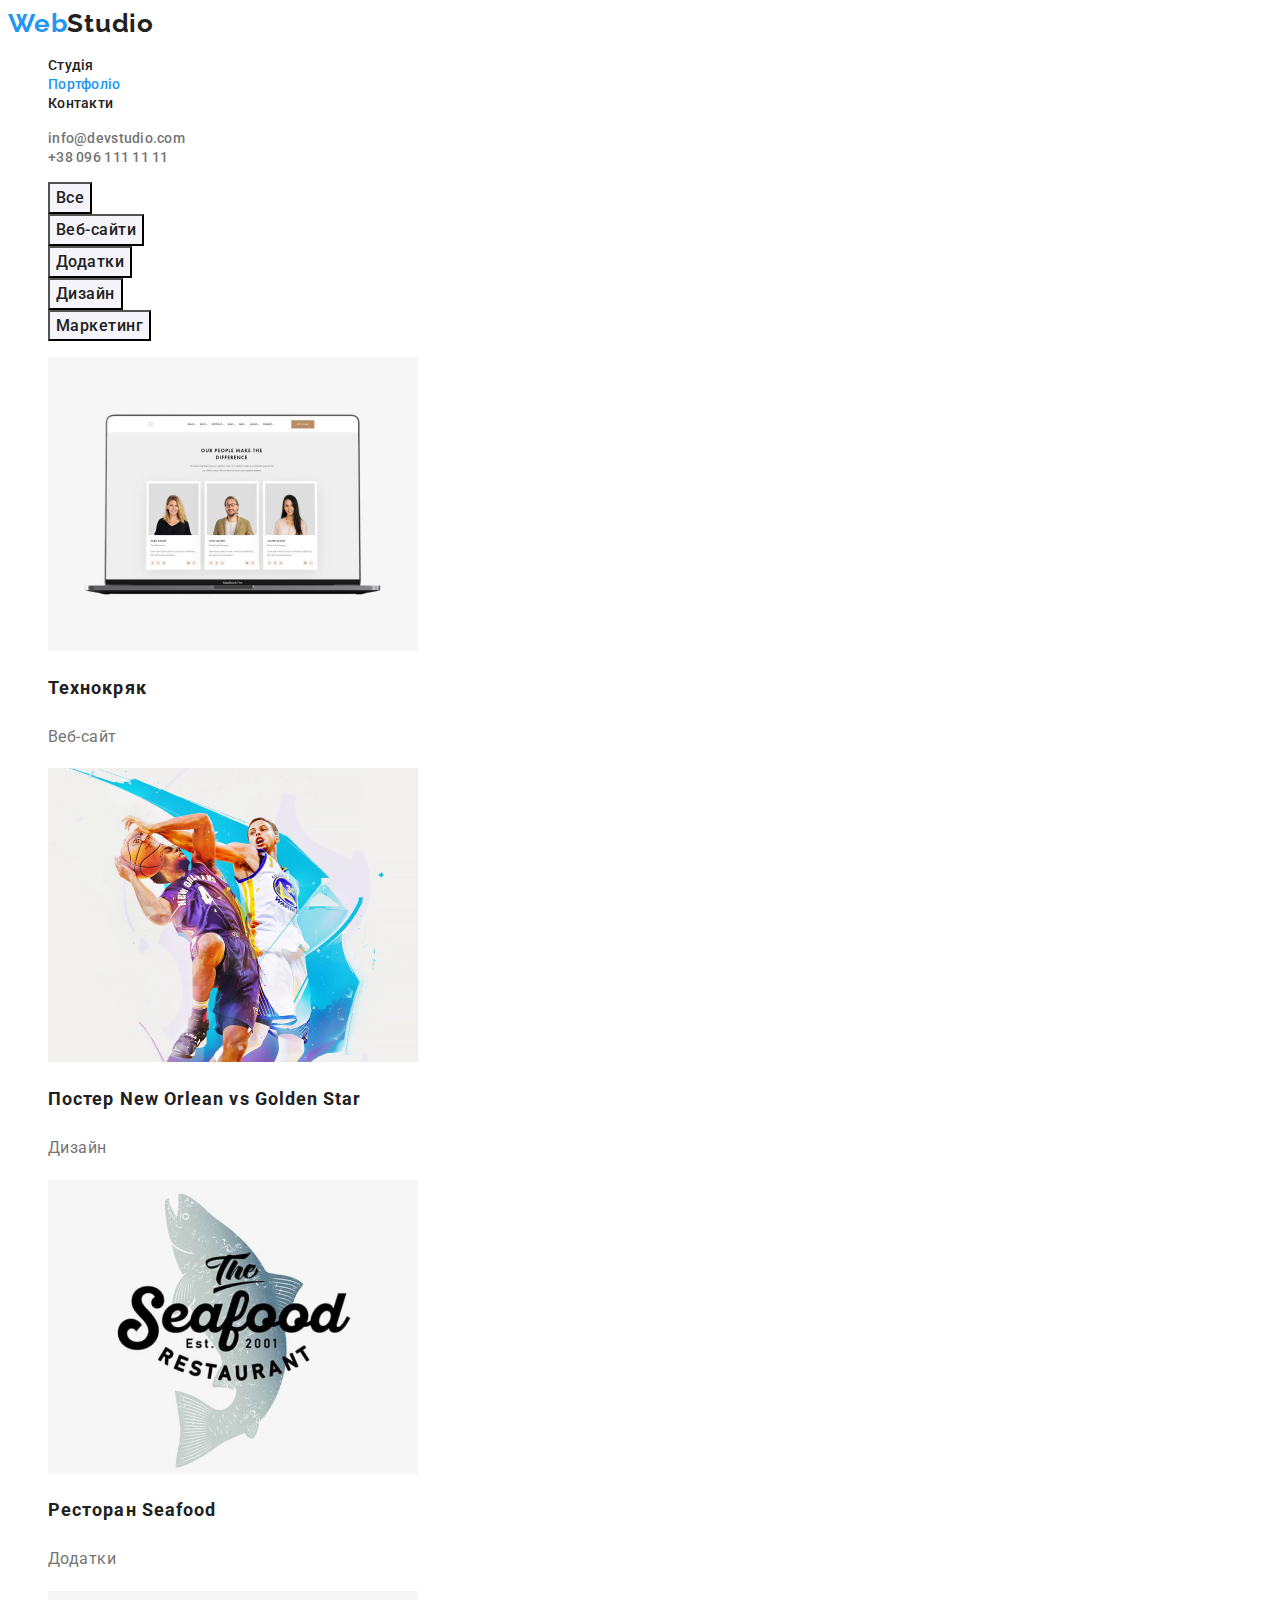
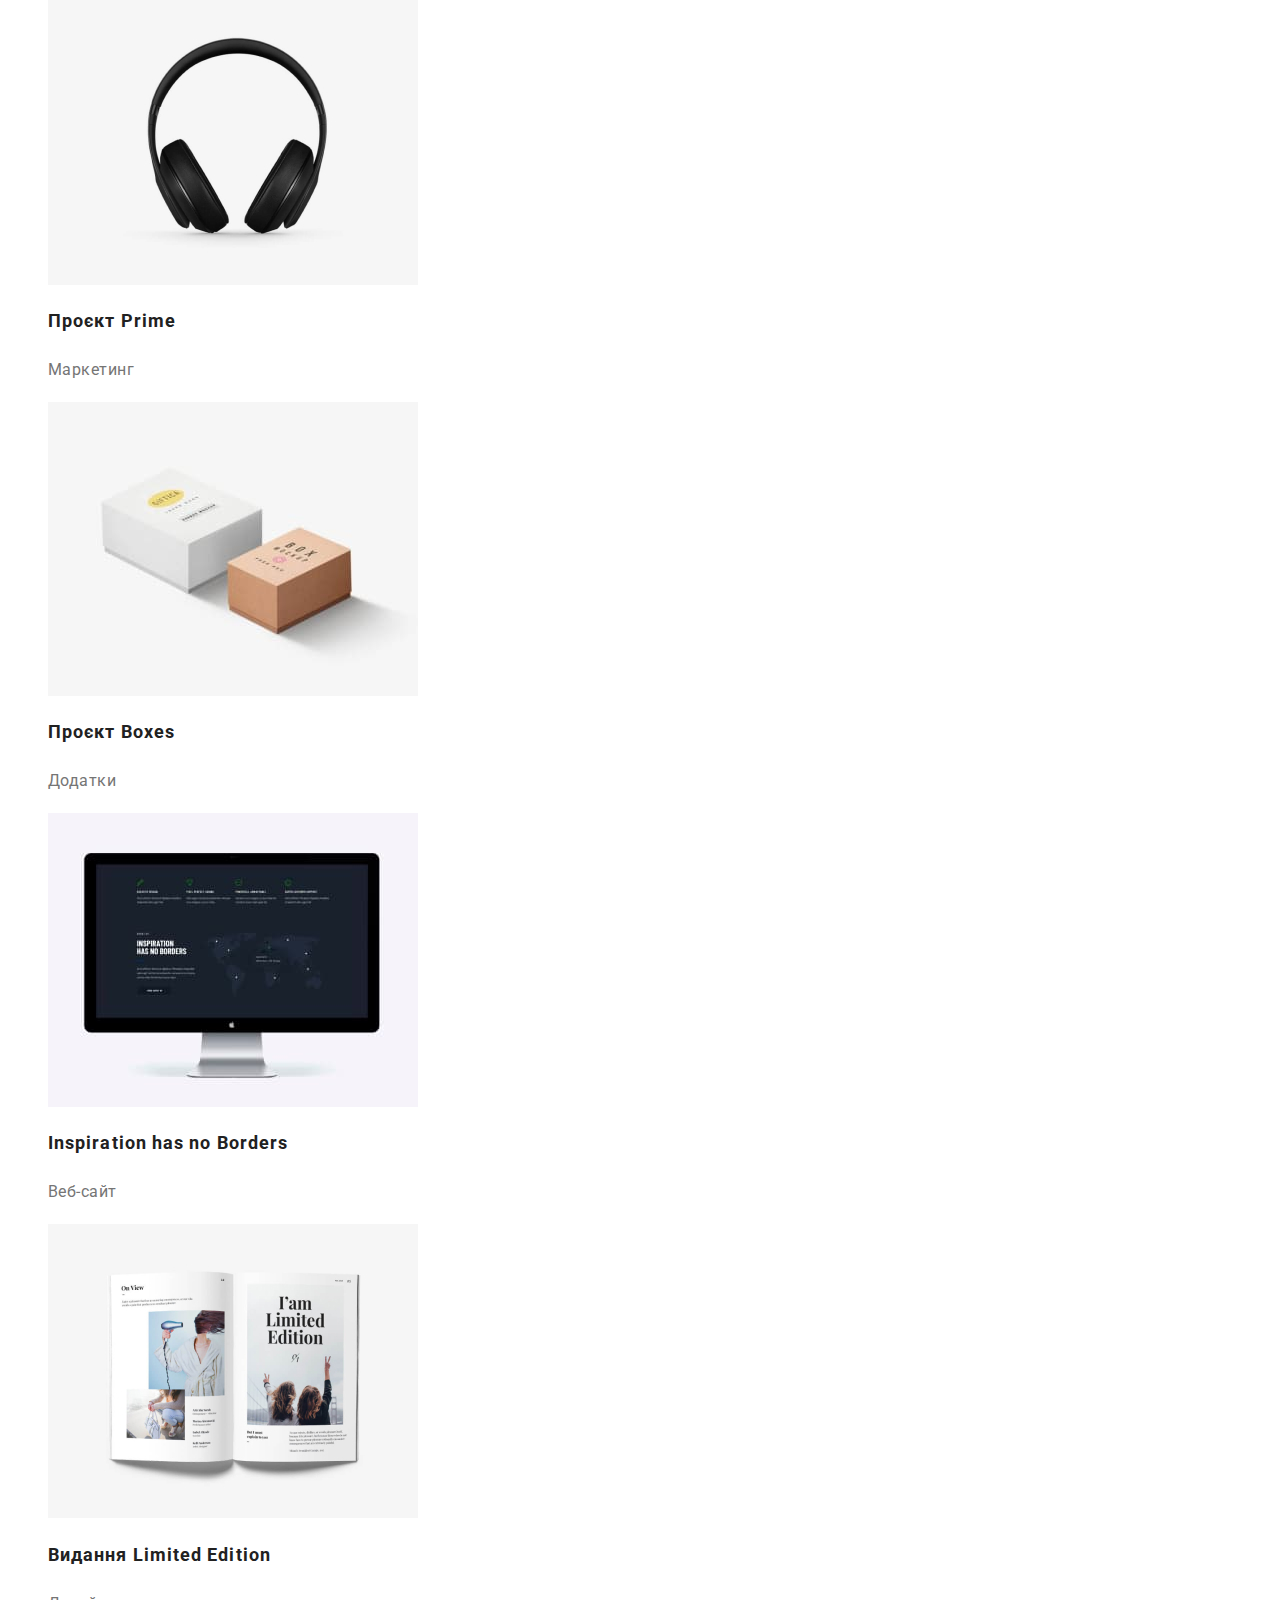
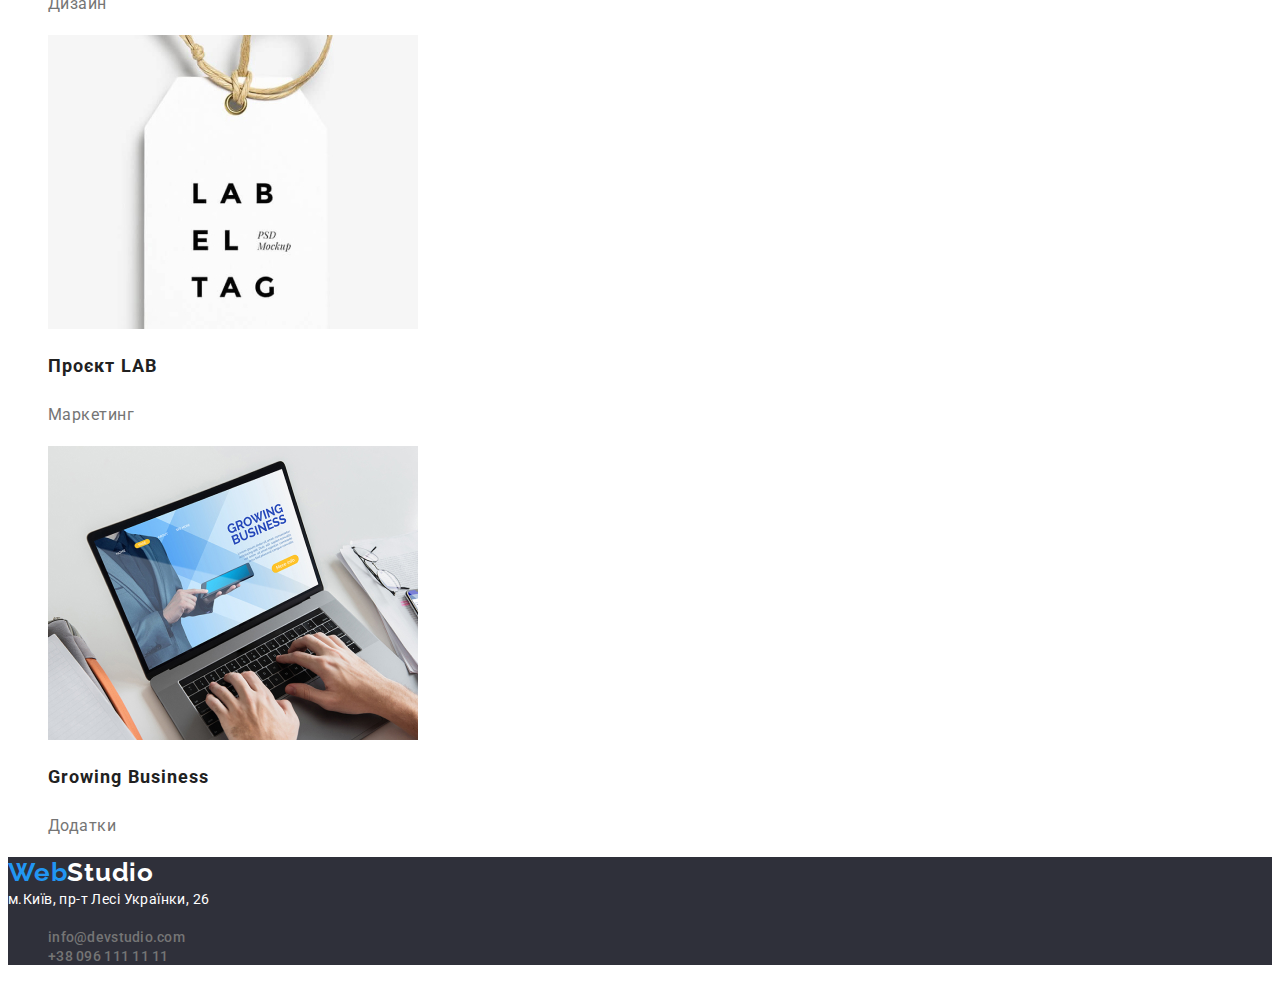
==== portfolio.html @ ae16ba20 "Initial commit" ====
<!DOCTYPE html>
<html lang="uk">
  <head>
    <meta charset="UTF-8" />
    <meta http-equiv="X-UA-Compatible" content="IE=edge" />
    <meta name="viewport" content="width=device-width, initial-scale=1.0" />
    <title>Портфоліо</title>

    <link rel="preconnect" href="https://fonts.googleapis.com" />
    <link rel="preconnect" href="https://fonts.gstatic.com" crossorigin />
    <link
      href="https://fonts.googleapis.com/css2?family=Raleway:wght@700&family=Roboto:wght@400;500;700;900&display=swap"
      rel="stylesheet"
    />
    <link rel="stylesheet" href="./css/styles.css" />
  </head>

  <body>
    <header class="header">
      <nav>
        <a href="./index.html" class="logo"> Web<span class="logo-header">Studio</span> </a>
        <ul class="site-nav">
          <li><a class="link" href="./index.html">Студія</a></li>
          <li><a class="link current" href="./portfolio.html">Портфоліо</a></li>
          <li><a class="link" href="">Контакти</a></li>
        </ul>
      </nav>
      <ul class="auth-link">
        <li><a class="contact" href="mailto:info@devstudio.com">info@devstudio.com</a></li>
        <li><a class="contact" href="tel:+380961111111">+38 096 111 11 11</a></li>
      </ul>
    </header>
    <main>
      <!--Фільтр-->
      <section class="option">
        <ul class="option-title">
          <li><button class="option-btn" type="button">Все</button></li>
          <li><button class="option-btn" type="button">Веб-сайти</button></li>
          <li><button class="option-btn" type="button">Додатки</button></li>
          <li><button class="option-btn" type="button">Дизайн</button></li>
          <li><button class="option-btn" type="button">Маркетинг</button></li>
        </ul>

        <!--Приклади робіт-->
        <ul class="portfolio">
          <li>
            <a class="portfolio-link" href="">
              <img src="./images/pf-techno.jpg" alt="Люди" width="370" />
              <h2 class="portfolio-title">Технокряк</h2>
              <p class="portfolio-text">Веб-сайт</p>
            </a>
          </li>
          <li>
            <a class="portfolio-link" href="">
              <img src="./images/pf-poster.jpg" alt="Баскетбол" width="370" />
              <h2 class="portfolio-title">Постер New Orlean vs Golden Star</h2>
              <p class="portfolio-text">Дизайн</p>
            </a>
          </li>
          <li>
            <a class="portfolio-link" href="">
              <img src="./images/pf-seafood.jpg" alt="Ресторан" width="370" />
              <h2 class="portfolio-title">Ресторан Seafood</h2>
              <p class="portfolio-text">Додатки</p>
            </a>
          </li>
          <li>
            <a class="portfolio-link" href="">
              <img src="./images/pf-prime.jpg" alt="Навушники" width="370" />
              <h2 class="portfolio-title">Проєкт Prime</h2>
              <p class="portfolio-text">Маркетинг</p>
            </a>
          </li>
          <li>
            <a class="portfolio-link" href="">
              <img src="./images/pf-box.jpg" alt="Коробки" width="370" />
              <h2 class="portfolio-title">Проєкт Boxes</h2>
              <p class="portfolio-text">Додатки</p>
            </a>
          </li>
          <li>
            <a class="portfolio-link" href="">
              <img src="./images/pf-inspiration.jpg" alt="Монітор" width="370" />
              <h2 class="portfolio-title">Inspiration has no Borders</h2>
              <p class="portfolio-text">Веб-сайт</p>
            </a>
          </li>
          <li>
            <a class="portfolio-link" href="">
              <img src="./images/pf-le.jpg" alt="Журнал" width="370" />
              <h2 class="portfolio-title">Видання Limited Edition</h2>
              <p class="portfolio-text">Дизайн</p>
            </a>
          </li>
          <li>
            <a class="portfolio-link" href="">
              <img src="./images/pf-lab.jpg" alt="Бірка" width="370" />
              <h2 class="portfolio-title">Проєкт LAB</h2>
              <p class="portfolio-text">Маркетинг</p>
            </a>
          </li>
          <li>
            <a class="portfolio-link" href="">
              <img src="./images/pf-gb.jpg" alt="Бізнес" width="370" />
              <h2 class="portfolio-title">Growing Business</h2>
              <p class="portfolio-text">Додатки</p>
            </a>
          </li>
        </ul>
      </section>
    </main>

    <footer class="footer">
      <a class="logo" href="./index.html"> Web<span class="accent-footer">Studio</span> </a>
      <address class="address">м.Київ, пр-т Лесі Українки, 26</address>
      <ul class="auth-link">
        <li><a class="contact" href="mailto:info@devstudio.com">info@devstudio.com</a></li>
        <li><a class="contact" href="tel:+380961111111">+38 096 111 11 11</a></li>
      </ul>
    </footer>
  </body>
</html>
---- css/styles.css ----
:root {
  --primary-text-color:#757575; /*основний колір*/
  --accent-color:#2196F3; /*колір hover, focus, button*/
  --title-text-color:#212121; /*колір заголовків*/
  --white-color:#FFFFFF;
  --baner-color:#2F303A;
  --button-color:#F5F4FA;
    }
li {
      list-style-type: none;
/*Видалено маркери списку*/
    }
 
    body {
      color: var(--primary-text-color);

      font-family: 'Roboto', sans-serif;
    }
   
    /*Logo*/

    .header {
      background-color: var(--white-color);
    }

    .logo {
      color: var(--accent-color);

      font-family: 'Raleway';
      font-weight: 700;
      font-size: 26px;
      line-height: 1.19;           
      letter-spacing: 0.03em;

      text-decoration: none;
      }
    
    .logo-header {
      color: var(--title-text-color);
    }

    .accent-footer {
      color: var(--white-color);
    }

    /*Header*/
    .site-nav .link {
      color:var(--title-text-color);           
        
      font-weight: 500;
      font-size: 14px;
      line-height: 1.14;
      letter-spacing: 0.02em;

      text-decoration: none;
    }

    .site-nav .link:hover {
      color:var(--accent-color);
    }

    .site-nav .link:focus {
      color: var(--accent-color);
    }

    .site-nav .link.current {
      color: var(--accent-color);
   }

    .auth-link .contact {
      color: var(--primary-text-color);

      font-weight: 500;
      font-size: 14px;
      line-height: 1.14;
      letter-spacing: 0.02em;

      text-decoration: none;    
    }

    .auth-link .contact:hover {
      color: var(--accent-color);
    }

    .auth-link .contact:focus {
      color: var(--accent-color);
    }

    /*Footer*/
    .footer {
      background-color: var(--baner-color);
    }

    .address {
      color: var(--white-color);
      
      font-style: normal;
      font-size: 14px;
      line-height: 1.71;
      letter-spacing: 0.03em;      
    }

    /*Main Studio*/
    /*Hero*/
    .hero {
      background-color: var(--baner-color);
    }

    .hero-title {
      color: var(--white-color);

      font-weight: 900;
      font-size: 44px;
      line-height: 1.36;             
      text-align: center;
      letter-spacing: 0.06em;

      text-transform: uppercase;     
    }

    .hero-btn {
      background-color: var(--accent-color);
      color: var(--white-color);

      font-family: inherit;
      font-weight: 700;
      font-size: 16px;
      line-height: 1.88;
      letter-spacing: 0.06em;

      cursor: pointer;              
    }
    
    /*Benefits*/
    .benefits-title {
      color: var(--title-text-color);

      font-weight: 700;
      font-size: 14px;
      line-height: 1.14;
      letter-spacing: 0.03em;

      text-transform: uppercase;      
    }

    .benefits-text {
      font-size: 14px;
      line-height: 1.71;      
      letter-spacing: 0.03em;      
    }

    /*Works*/
    .work-title {
      color: var(--title-text-color);
        
      font-weight: 700;
      font-size: 36px;
      line-height: 1.17;
      text-align: center;
      letter-spacing: 0.03em;    
    }

    /*Team*/

    .team {
      background-color: var(--button-color);
    }

    .team-title {
      color: var(--title-text-color);

      font-weight: 700;
      font-size: 36px;
      line-height: 1.17;
      text-align: center;
      letter-spacing: 0.03em;      
    }

    .team-name {
      color: var(--title-text-color);

      font-weight: 500;
      font-size: 16px;
      line-height: 1.19;             
      letter-spacing: 0.03em;      
       
    }

    .team-position {
      font-size: 16px;
      line-height: 1.19;     
      letter-spacing: 0.03em;     
    }


    /*Portfolio*/

    .option-btn {
      background-color: var(--button-color);
      color: var(--title-text-color);
      
      font-family: inherit;
      font-weight: 500;
      font-size: 16px;
      line-height: 1.62;          
      letter-spacing: 0.03em;

      cursor: pointer;     
    }

    .option-btn:hover {
      background-color: var(--accent-color);
      color: var(--white-color);
    }

    .portfolio-link {
      text-decoration: none;
    }

    .portfolio-title {
      color: var(--title-text-color);

      font-weight: 700;
      font-size: 18px;
      line-height: 2;          
      letter-spacing: 0.06em;      
    }
    
    .portfolio-text {     
      color: var(--primary-text-color);

      font-size: 16px;
      line-height: 1.88;     
      letter-spacing: 0.03em;      
    }
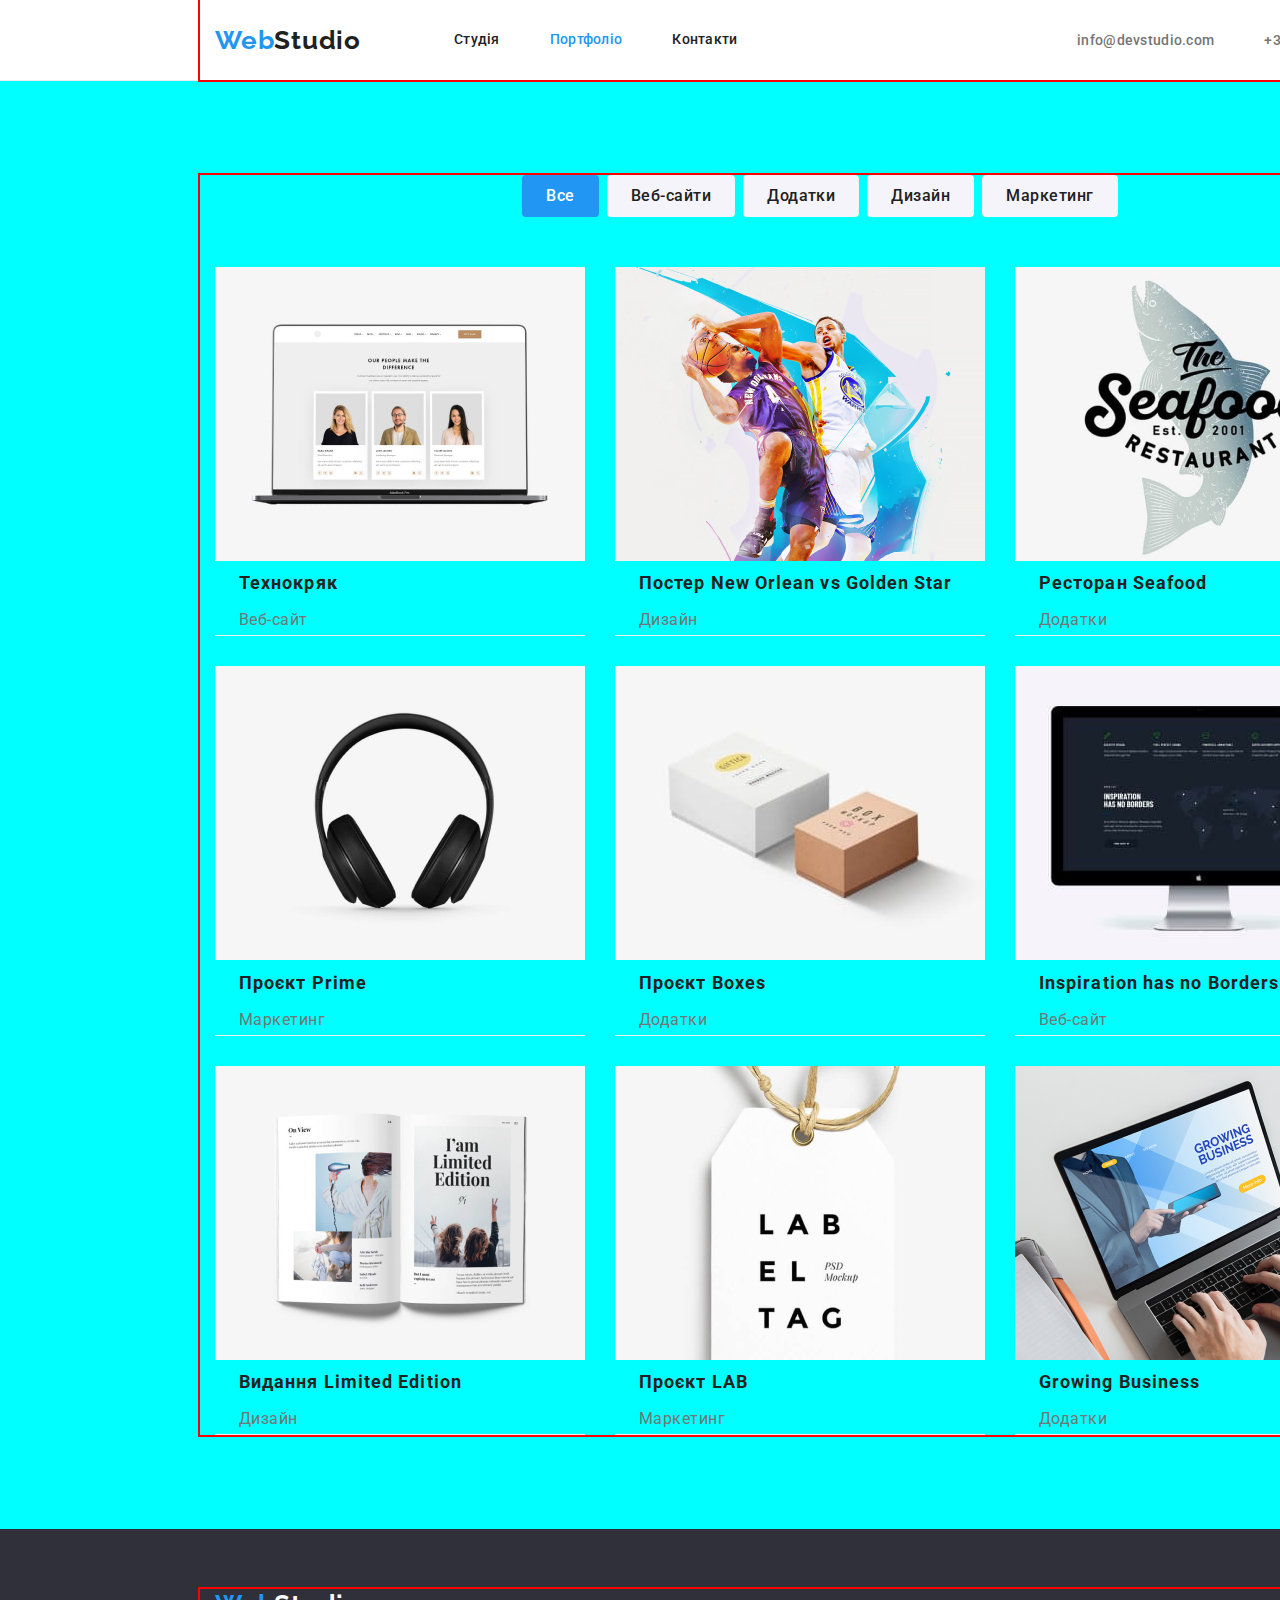
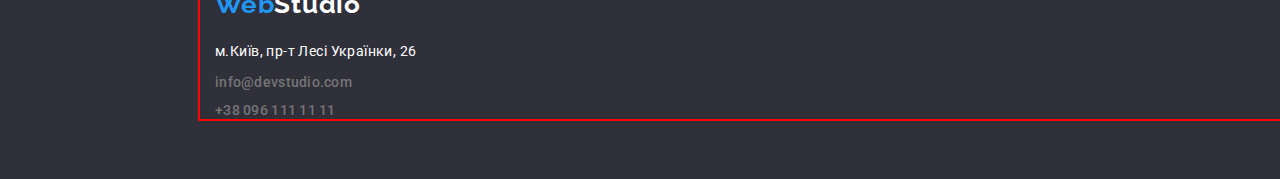
==== commit fb44d5b1: "Add block model and flexbox" ====
--- a/portfolio.html
+++ b/portfolio.html
@@ -12,111 +12,152 @@
       href="https://fonts.googleapis.com/css2?family=Raleway:wght@700&family=Roboto:wght@400;500;700;900&display=swap"
       rel="stylesheet"
     />
+    <link
+      rel="stylesheet"
+      href="https://cdnjs.cloudflare.com/ajax/libs/modern-normalize/1.1.0/modern-normalize.min.css"
+    />
     <link rel="stylesheet" href="./css/styles.css" />
   </head>
 
   <body>
     <header class="header">
-      <nav>
-        <a href="./index.html" class="logo"> Web<span class="logo-header">Studio</span> </a>
-        <ul class="site-nav">
-          <li><a class="link" href="./index.html">Студія</a></li>
-          <li><a class="link current" href="./portfolio.html">Портфоліо</a></li>
-          <li><a class="link" href="">Контакти</a></li>
-        </ul>
-      </nav>
-      <ul class="auth-link">
-        <li><a class="contact" href="mailto:info@devstudio.com">info@devstudio.com</a></li>
-        <li><a class="contact" href="tel:+380961111111">+38 096 111 11 11</a></li>
-      </ul>
+      <!--Навігація сайту-->
+      <div class="container">
+        <nav class="main-nav">
+          <a href="./index.html" class="logo"> Web<span class="logo-header">Studio</span> </a>
+          <ul class="site-nav">
+            <li class="item"><a class="link" href="./index.html">Студія</a></li>
+            <li class="item"><a class="link current" href="./portfolio.html">Портфоліо</a></li>
+            <li class="item"><a class="link" href="">Контакти</a></li>
+          </ul>
+
+          <ul class="auth-nav">
+            <li class="item">
+              <a class="contact" href="mailto:info@devstudio.com">info@devstudio.com</a>
+            </li>
+            <li class="item"><a class="contact" href="tel:+380961111111">+38 096 111 11 11</a></li>
+          </ul>
+        </nav>
+      </div>
     </header>
+
     <main>
       <!--Фільтр-->
-      <section class="option">
-        <ul class="option-title">
-          <li><button class="option-btn" type="button">Все</button></li>
-          <li><button class="option-btn" type="button">Веб-сайти</button></li>
-          <li><button class="option-btn" type="button">Додатки</button></li>
-          <li><button class="option-btn" type="button">Дизайн</button></li>
-          <li><button class="option-btn" type="button">Маркетинг</button></li>
-        </ul>
+      <section class="section option">
+        <div class="container">
+          <ul class="option-list">
+            <li class="option-item">
+              <button class="option-btn active" type="button">Все</button>
+            </li>
+            <li class="option-item"><button class="option-btn" type="button">Веб-сайти</button></li>
+            <li class="option-item"><button class="option-btn" type="button">Додатки</button></li>
+            <li class="option-item"><button class="option-btn" type="button">Дизайн</button></li>
+            <li class="option-item"><button class="option-btn" type="button">Маркетинг</button></li>
+          </ul>
 
-        <!--Приклади робіт-->
-        <ul class="portfolio">
-          <li>
-            <a class="portfolio-link" href="">
-              <img src="./images/pf-techno.jpg" alt="Люди" width="370" />
-              <h2 class="portfolio-title">Технокряк</h2>
-              <p class="portfolio-text">Веб-сайт</p>
-            </a>
-          </li>
-          <li>
-            <a class="portfolio-link" href="">
-              <img src="./images/pf-poster.jpg" alt="Баскетбол" width="370" />
-              <h2 class="portfolio-title">Постер New Orlean vs Golden Star</h2>
-              <p class="portfolio-text">Дизайн</p>
-            </a>
-          </li>
-          <li>
-            <a class="portfolio-link" href="">
-              <img src="./images/pf-seafood.jpg" alt="Ресторан" width="370" />
-              <h2 class="portfolio-title">Ресторан Seafood</h2>
-              <p class="portfolio-text">Додатки</p>
-            </a>
-          </li>
-          <li>
-            <a class="portfolio-link" href="">
-              <img src="./images/pf-prime.jpg" alt="Навушники" width="370" />
-              <h2 class="portfolio-title">Проєкт Prime</h2>
-              <p class="portfolio-text">Маркетинг</p>
-            </a>
-          </li>
-          <li>
-            <a class="portfolio-link" href="">
-              <img src="./images/pf-box.jpg" alt="Коробки" width="370" />
-              <h2 class="portfolio-title">Проєкт Boxes</h2>
-              <p class="portfolio-text">Додатки</p>
-            </a>
-          </li>
-          <li>
-            <a class="portfolio-link" href="">
-              <img src="./images/pf-inspiration.jpg" alt="Монітор" width="370" />
-              <h2 class="portfolio-title">Inspiration has no Borders</h2>
-              <p class="portfolio-text">Веб-сайт</p>
-            </a>
-          </li>
-          <li>
-            <a class="portfolio-link" href="">
-              <img src="./images/pf-le.jpg" alt="Журнал" width="370" />
-              <h2 class="portfolio-title">Видання Limited Edition</h2>
-              <p class="portfolio-text">Дизайн</p>
-            </a>
-          </li>
-          <li>
-            <a class="portfolio-link" href="">
-              <img src="./images/pf-lab.jpg" alt="Бірка" width="370" />
-              <h2 class="portfolio-title">Проєкт LAB</h2>
-              <p class="portfolio-text">Маркетинг</p>
-            </a>
-          </li>
-          <li>
-            <a class="portfolio-link" href="">
-              <img src="./images/pf-gb.jpg" alt="Бізнес" width="370" />
-              <h2 class="portfolio-title">Growing Business</h2>
-              <p class="portfolio-text">Додатки</p>
-            </a>
-          </li>
-        </ul>
+          <!--Приклади робіт-->
+          <ul class="portfolio">
+            <li class="portfolio-item">
+              <a class="portfolio-link" href="">
+                <img class="portfolio-img" src="./images/pf-techno.jpg" alt="Люди" width="370" />
+                <h2 class="portfolio-title">Технокряк</h2>
+                <p class="portfolio-text">Веб-сайт</p>
+              </a>
+            </li>
+            <li class="portfolio-item">
+              <a class="portfolio-link" href="">
+                <img
+                  class="portfolio-img"
+                  src="./images/pf-poster.jpg"
+                  alt="Баскетбол"
+                  width="370"
+                />
+                <h2 class="portfolio-title">Постер New Orlean vs Golden Star</h2>
+                <p class="portfolio-text">Дизайн</p>
+              </a>
+            </li>
+            <li class="portfolio-item">
+              <a class="portfolio-link" href="">
+                <img
+                  class="portfolio-img"
+                  src="./images/pf-seafood.jpg"
+                  alt="Ресторан"
+                  width="370"
+                />
+                <h2 class="portfolio-title">Ресторан Seafood</h2>
+                <p class="portfolio-text">Додатки</p>
+              </a>
+            </li>
+            <li class="portfolio-item">
+              <a class="portfolio-link" href="">
+                <img
+                  class="portfolio-img"
+                  src="./images/pf-prime.jpg"
+                  alt="Навушники"
+                  width="370"
+                />
+                <h2 class="portfolio-title">Проєкт Prime</h2>
+                <p class="portfolio-text">Маркетинг</p>
+              </a>
+            </li>
+            <li class="portfolio-item">
+              <a class="portfolio-link" href="">
+                <img class="portfolio-img" src="./images/pf-box.jpg" alt="Коробки" width="370" />
+                <h2 class="portfolio-title">Проєкт Boxes</h2>
+                <p class="portfolio-text">Додатки</p>
+              </a>
+            </li>
+            <li class="portfolio-item">
+              <a class="portfolio-link" href="">
+                <img
+                  class="portfolio-img"
+                  src="./images/pf-inspiration.jpg"
+                  alt="Монітор"
+                  width="370"
+                />
+                <h2 class="portfolio-title">Inspiration has no Borders</h2>
+                <p class="portfolio-text">Веб-сайт</p>
+              </a>
+            </li>
+            <li class="portfolio-item">
+              <a class="portfolio-link" href="">
+                <img class="portfolio-img" src="./images/pf-le.jpg" alt="Журнал" width="370" />
+                <h2 class="portfolio-title">Видання Limited Edition</h2>
+                <p class="portfolio-text">Дизайн</p>
+              </a>
+            </li>
+            <li class="portfolio-item">
+              <a class="portfolio-link" href="">
+                <img class="portfolio-img" src="./images/pf-lab.jpg" alt="Бірка" width="370" />
+                <h2 class="portfolio-title">Проєкт LAB</h2>
+                <p class="portfolio-text">Маркетинг</p>
+              </a>
+            </li>
+            <li class="portfolio-item">
+              <a class="portfolio-link" href="">
+                <img class="portfolio-img" src="./images/pf-gb.jpg" alt="Бізнес" width="370" />
+                <h2 class="portfolio-title">Growing Business</h2>
+                <p class="portfolio-text">Додатки</p>
+              </a>
+            </li>
+          </ul>
+        </div>
       </section>
     </main>
 
     <footer class="footer">
-      <a class="logo" href="./index.html"> Web<span class="accent-footer">Studio</span> </a>
-      <address class="address">м.Київ, пр-т Лесі Українки, 26</address>
-      <ul class="auth-link">
-        <li><a class="contact" href="mailto:info@devstudio.com">info@devstudio.com</a></li>
-        <li><a class="contact" href="tel:+380961111111">+38 096 111 11 11</a></li>
-      </ul>
+      <div class="container">
+        <a class="logo" href="./index.html"> Web<span class="accent-footer">Studio</span> </a>
+        <address class="address">м.Київ, пр-т Лесі Українки, 26</address>
+        <ul class="footer-link">
+          <li class="footer-item">
+            <a class="contact" href="mailto:info@devstudio.com">info@devstudio.com</a>
+          </li>
+          <li class="footer-item">
+            <a class="contact" href="tel:+380961111111">+38 096 111 11 11</a>
+          </li>
+        </ul>
+      </div>
     </footer>
   </body>
 </html>
--- a/css/styles.css
+++ b/css/styles.css
@@ -5,22 +5,66 @@
   --white-color:#FFFFFF;
   --baner-color:#2F303A;
   --button-color:#F5F4FA;
-    }
-li {
+  }
+
+    body {
+      width: 1600px;
+                 
+      color: var(--primary-text-color);
+      font-family: 'Roboto', sans-serif;
+    }
+
+    /* Утиліти */
+    li {
       list-style-type: none;
 /*Видалено маркери списку*/
     }
- 
-    body {
-      color: var(--primary-text-color);
-
-      font-family: 'Roboto', sans-serif;
-    }
-   
-    /*Logo*/
+
+    *,
+    *::before,
+    *::after {
+      box-sizing: border-box;
+    } 
+
+    .container {
+      display: block;
+      width: 1200px;
+      margin-left: auto;
+      margin-right: auto;
+      padding-left: 15px;
+      padding-right: 15px;
+
+      outline: 2px solid red;    
+    }
+
+    h1,
+    h2,
+    h3,
+    h4,
+    h5,
+    p,
+    ul {
+      margin-top: 0;
+      margin-bottom: 0;
+    }
+
+    .section {
+      padding-top: 94px;
+      padding-bottom: 94px;
+    }
+       
+    /*Header Logo*/
 
     .header {
+      border-bottom: 1px solid #ECECEC;
+
       background-color: var(--white-color);
+    }
+
+    .main-nav {
+      display: flex;
+      align-items: center;
+      /* justify-content: space-between; */
     }
 
     .logo {
@@ -31,7 +75,6 @@
       font-size: 26px;
       line-height: 1.19;           
       letter-spacing: 0.03em;
-
       text-decoration: none;
       }
     
@@ -43,16 +86,26 @@
       color: var(--white-color);
     }
 
-    /*Header*/
+    /*Header Nav*/
+
+    .site-nav {
+      display: flex;
+      padding: 0;
+      margin-left: 93px;
+    }
+
     .site-nav .link {
+      display: block;
+      padding-top: 32px;
+      padding-bottom: 32px;
+         
       color:var(--title-text-color);           
         
       font-weight: 500;
       font-size: 14px;
       line-height: 1.14;
       letter-spacing: 0.02em;
-
-      text-decoration: none;
+      text-decoration: none;      
     }
 
     .site-nav .link:hover {
@@ -67,31 +120,48 @@
       color: var(--accent-color);
    }
 
-    .auth-link .contact {
+    .site-nav .item:not(:last-child) {
+      margin-right: 50px;
+    }
+
+    .auth-nav {
+      display: flex;
+      padding: 0;
+      margin-left: auto;
+    }
+
+    .auth-nav .contact {
       color: var(--primary-text-color);
 
       font-weight: 500;
       font-size: 14px;
       line-height: 1.14;
       letter-spacing: 0.02em;
-
       text-decoration: none;    
     }
 
-    .auth-link .contact:hover {
+    .auth-nav .contact:hover {
       color: var(--accent-color);
     }
 
-    .auth-link .contact:focus {
+    .auth-nav .contact:focus {
       color: var(--accent-color);
+    }
+
+    .auth-nav .item:not(:last-child) {
+      margin-right: 50px;
     }
 
     /*Footer*/
     .footer {
+      padding-top: 60px;
+      padding-bottom: 60px;
       background-color: var(--baner-color);
     }
 
     .address {
+      margin-top: 20px;
+
       color: var(--white-color);
       
       font-style: normal;
@@ -99,14 +169,44 @@
       line-height: 1.71;
       letter-spacing: 0.03em;      
     }
-
+    
+    .footer-link {
+      padding: 0;
+    }
+
+    .footer-link .contact {
+      color: var(--primary-text-color);
+      
+      font-weight: 500;
+      font-size: 14px;
+      line-height: 1.14;
+      letter-spacing: 0.02em;
+      text-decoration: none;
+    }
+    
+    .footer-link .contact:hover {
+          color: var(--accent-color);
+    }
+    
+    .footer-link .contact:focus {
+          color: var(--accent-color);
+    }    
+    
+    .footer-item {
+      margin-top: 9px;
+    }
+   
     /*Main Studio*/
+
     /*Hero*/
     .hero {
+      text-align: center;
       background-color: var(--baner-color);
     }
 
     .hero-title {
+      margin-bottom: 30px;
+      
       color: var(--white-color);
 
       font-weight: 900;
@@ -115,10 +215,18 @@
       text-align: center;
       letter-spacing: 0.06em;
 
-      text-transform: uppercase;     
+      text-transform: uppercase; 
     }
 
     .hero-btn {
+      min-width: 200px; 
+      padding-top: 10px;
+      padding-left: 32px;
+      padding-right: 32px;
+      padding-bottom: 10px; 
+      border-radius: 4px;
+      border-color: transparent;
+
       background-color: var(--accent-color);
       color: var(--white-color);
 
@@ -127,12 +235,41 @@
       font-size: 16px;
       line-height: 1.88;
       letter-spacing: 0.06em;
-
-      cursor: pointer;              
+      text-align: center;
+      cursor: pointer;       
+      
+      box-shadow: 0px 4px 4px rgba(0, 0, 0, 0.15);
     }
     
     /*Benefits*/
+    .benefits {
+      background-color: yellow;
+    }
+
+    .benefits-list {
+      display: flex;
+      flex-wrap: wrap;
+      padding: 0;
+      margin-left: auto;
+    }
+
+    .benefits-item {
+      width: 270px;
+      margin-right: 30px;
+    }
+
+    .benefits-item:last-child {
+      margin-right: 0;
+    }
+
+    /* .benefits-item:not(:last-child) { */
+      /* margin-right: 30; */
+    }
+
     .benefits-title {
+      display: block;
+      margin-bottom: 10px;
+    
       color: var(--title-text-color);
 
       font-weight: 700;
@@ -144,13 +281,21 @@
     }
 
     .benefits-text {
+      display: block;
+      
       font-size: 14px;
       line-height: 1.71;      
       letter-spacing: 0.03em;      
     }
 
     /*Works*/
+    .work {
+      background-color: goldenrod;
+    }
+
     .work-title {
+      margin-bottom: 50px;
+
       color: var(--title-text-color);
         
       font-weight: 700;
@@ -160,6 +305,19 @@
       letter-spacing: 0.03em;    
     }
 
+    .work-list {
+      display: flex;
+      padding: 0;
+    }
+
+    .work-item {
+      width: 370px;      
+    }
+
+    .work-item:not(:last-child) {
+      margin-right: 30px;
+    }
+
     /*Team*/
 
     .team {
@@ -167,6 +325,8 @@
     }
 
     .team-title {
+      margin-bottom: 50px;
+
       color: var(--title-text-color);
 
       font-weight: 700;
@@ -176,26 +336,70 @@
       letter-spacing: 0.03em;      
     }
 
+    .team-list {
+      display: flex;
+      padding: 0;
+    }
+
+    .team-item {
+      width: 270px;
+    }
+
+    .team-item:not(:last-child) {
+      margin-right: 30px;
+    }
+
+    .team-foto {
+      margin-bottom: 30px;
+    }
+
     .team-name {
+      margin-bottom: 10px;
+
       color: var(--title-text-color);
 
       font-weight: 500;
       font-size: 16px;
       line-height: 1.19;             
-      letter-spacing: 0.03em;      
-       
+      letter-spacing: 0.03em;  
+      text-align: center;    
     }
 
     .team-position {
+      padding-bottom: 30px;
+
       font-size: 16px;
       line-height: 1.19;     
-      letter-spacing: 0.03em;     
+      letter-spacing: 0.03em;
+      text-align: center;     
     }
 
 
     /*Portfolio*/
 
+    .option {
+      background-color: aqua;
+    }
+
+    .option-list {
+      display: flex;
+      margin-bottom: 50px;
+      justify-content: center;
+    }
+
+    .option-item:not(:last-child) {
+      margin-right: 8px;
+
+    }
+
     .option-btn {
+      padding-top: 6px;
+      padding-left: 22px;
+      padding-right: 22px;
+      padding-bottom: 6px;
+      border-radius: 4px;
+      border-color: transparent;
+      
       background-color: var(--button-color);
       color: var(--title-text-color);
       
@@ -203,9 +407,13 @@
       font-weight: 500;
       font-size: 16px;
       line-height: 1.62;          
-      letter-spacing: 0.03em;
-
+      letter-spacing: 0.03em;     
       cursor: pointer;     
+    }
+
+    .active {
+      background-color: var(--accent-color);
+      color: var(--white-color);
     }
 
     .option-btn:hover {
@@ -213,11 +421,36 @@
       color: var(--white-color);
     }
 
+    .portfolio {
+      display: flex;
+      flex-wrap: wrap;
+      padding: 0;
+      gap: 30px;
+    }
+
+    .portfolio-item {
+      /* width: 370px; */
+      border-bottom: 1px solid #EEEEEE;
+      flex-basis: calc((100%-60)/3);
+    }
+
     .portfolio-link {
       text-decoration: none;
     }
 
+        /* .portfolio-item:nth-last-child(n+3) { */
+      /* margin-right: 30px; */
+    }
+
+    .portfolio-img {
+      margin-bottom: 20px;
+    }
+
     .portfolio-title {
+      padding-left: 24px;
+      padding-right: 24px;
+      margin-bottom: 4px;
+
       color: var(--title-text-color);
 
       font-weight: 700;
@@ -226,7 +459,10 @@
       letter-spacing: 0.06em;      
     }
     
-    .portfolio-text {     
+    .portfolio-text {        
+      padding-left: 24px;
+      padding-right: 24px;
+
       color: var(--primary-text-color);
 
       font-size: 16px;
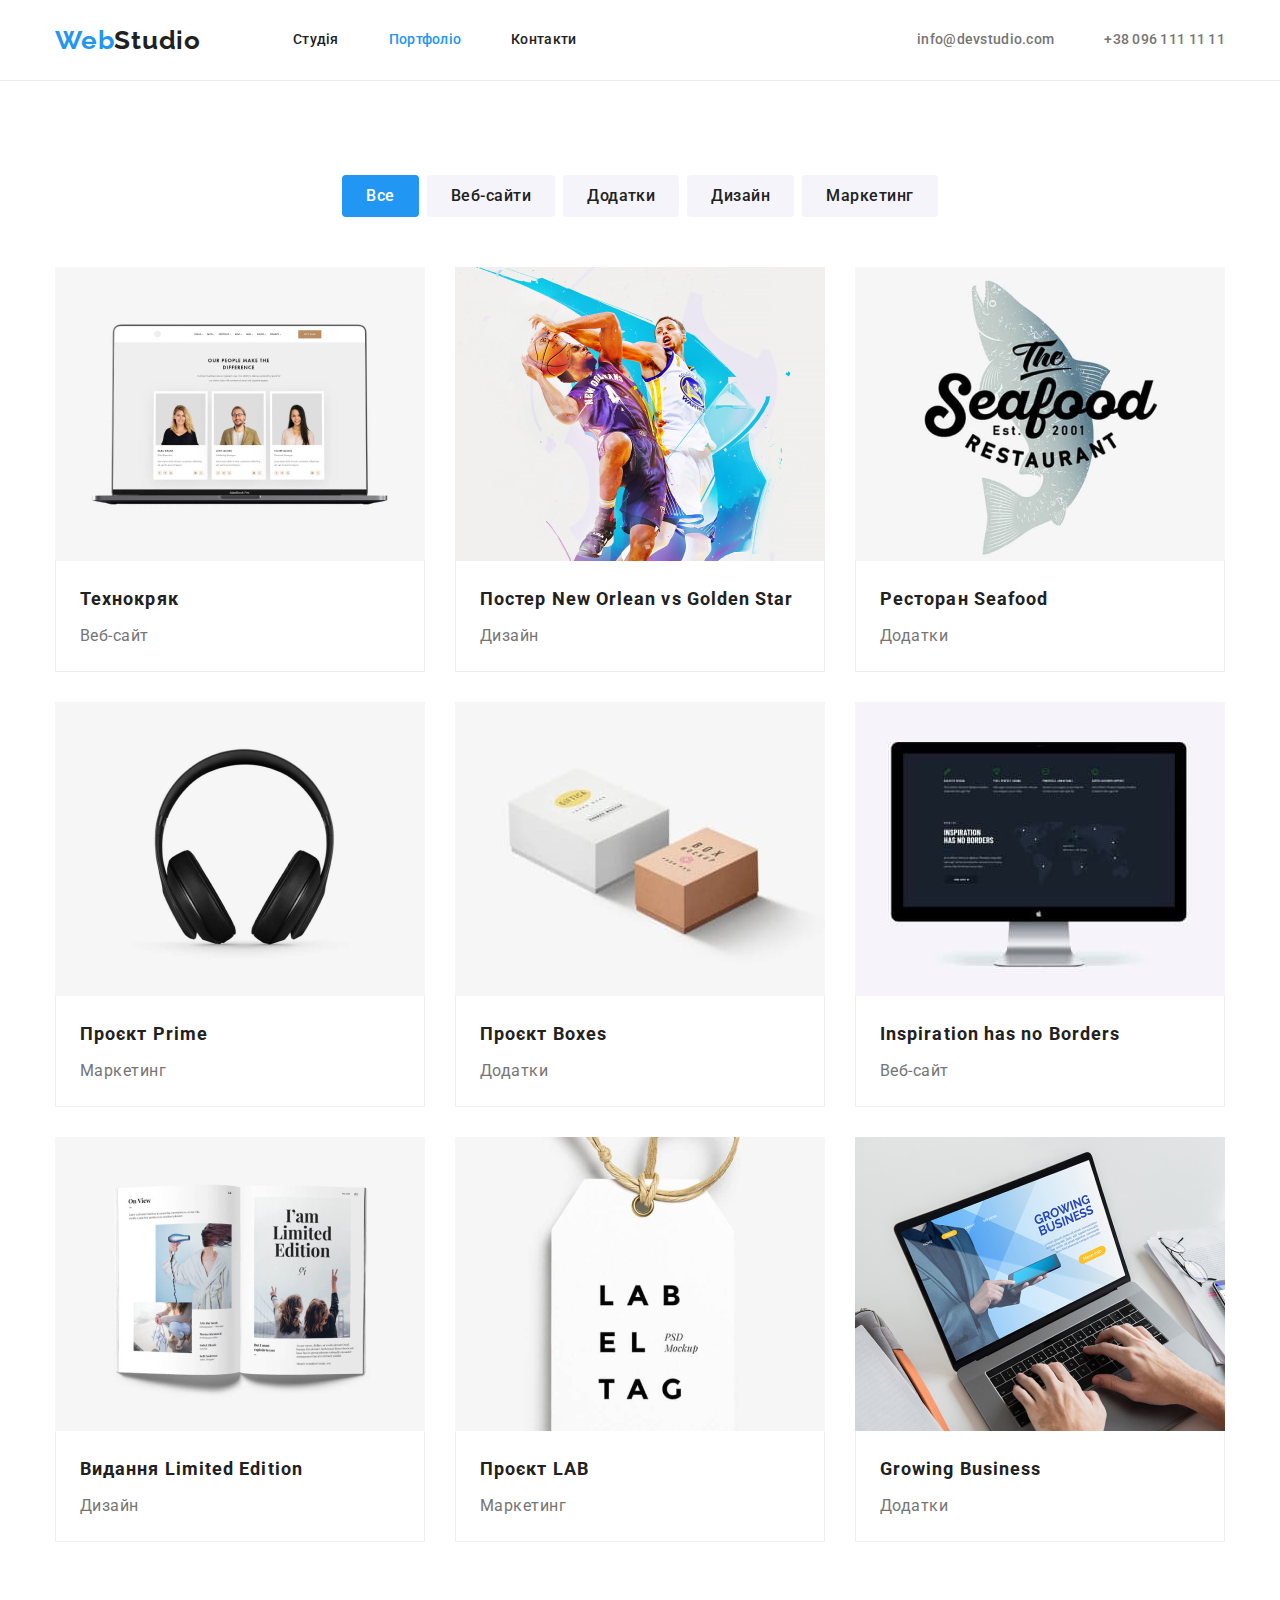
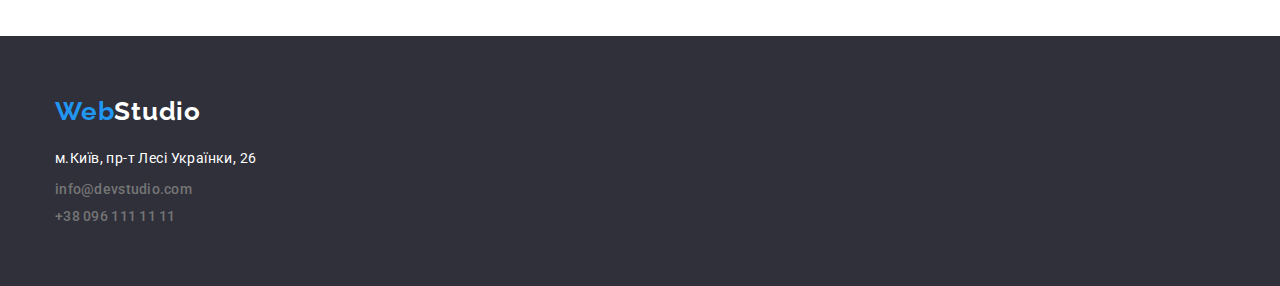
==== commit ae39027b: "optimization" ====
--- a/portfolio.html
+++ b/portfolio.html
@@ -22,7 +22,7 @@
   <body>
     <header class="header">
       <!--Навігація сайту-->
-      <div class="container">
+      <div class="container header-container">
         <nav class="main-nav">
           <a href="./index.html" class="logo"> Web<span class="logo-header">Studio</span> </a>
           <ul class="site-nav">
@@ -30,14 +30,14 @@
             <li class="item"><a class="link current" href="./portfolio.html">Портфоліо</a></li>
             <li class="item"><a class="link" href="">Контакти</a></li>
           </ul>
+        </nav>
 
-          <ul class="auth-nav">
-            <li class="item">
-              <a class="contact" href="mailto:info@devstudio.com">info@devstudio.com</a>
-            </li>
-            <li class="item"><a class="contact" href="tel:+380961111111">+38 096 111 11 11</a></li>
-          </ul>
-        </nav>
+        <ul class="auth-nav">
+          <li class="item">
+            <a class="contact" href="mailto:info@devstudio.com">info@devstudio.com</a>
+          </li>
+          <li class="item"><a class="contact" href="tel:+380961111111">+38 096 111 11 11</a></li>
+        </ul>
       </div>
     </header>
 
@@ -60,8 +60,10 @@
             <li class="portfolio-item">
               <a class="portfolio-link" href="">
                 <img class="portfolio-img" src="./images/pf-techno.jpg" alt="Люди" width="370" />
-                <h2 class="portfolio-title">Технокряк</h2>
-                <p class="portfolio-text">Веб-сайт</p>
+                <div class="portfolio-wrap">
+                  <h2 class="portfolio-title">Технокряк</h2>
+                  <p class="portfolio-text">Веб-сайт</p>
+                </div>
               </a>
             </li>
             <li class="portfolio-item">
@@ -72,8 +74,10 @@
                   alt="Баскетбол"
                   width="370"
                 />
-                <h2 class="portfolio-title">Постер New Orlean vs Golden Star</h2>
-                <p class="portfolio-text">Дизайн</p>
+                <div class="portfolio-wrap">
+                  <h2 class="portfolio-title">Постер New Orlean vs Golden Star</h2>
+                  <p class="portfolio-text">Дизайн</p>
+                </div>
               </a>
             </li>
             <li class="portfolio-item">
@@ -84,8 +88,10 @@
                   alt="Ресторан"
                   width="370"
                 />
-                <h2 class="portfolio-title">Ресторан Seafood</h2>
-                <p class="portfolio-text">Додатки</p>
+                <div class="portfolio-wrap">
+                  <h2 class="portfolio-title">Ресторан Seafood</h2>
+                  <p class="portfolio-text">Додатки</p>
+                </div>
               </a>
             </li>
             <li class="portfolio-item">
@@ -96,15 +102,19 @@
                   alt="Навушники"
                   width="370"
                 />
-                <h2 class="portfolio-title">Проєкт Prime</h2>
-                <p class="portfolio-text">Маркетинг</p>
+                <div class="portfolio-wrap">
+                  <h2 class="portfolio-title">Проєкт Prime</h2>
+                  <p class="portfolio-text">Маркетинг</p>
+                </div>
               </a>
             </li>
             <li class="portfolio-item">
               <a class="portfolio-link" href="">
                 <img class="portfolio-img" src="./images/pf-box.jpg" alt="Коробки" width="370" />
-                <h2 class="portfolio-title">Проєкт Boxes</h2>
-                <p class="portfolio-text">Додатки</p>
+                <div class="portfolio-wrap">
+                  <h2 class="portfolio-title">Проєкт Boxes</h2>
+                  <p class="portfolio-text">Додатки</p>
+                </div>
               </a>
             </li>
             <li class="portfolio-item">
@@ -115,29 +125,37 @@
                   alt="Монітор"
                   width="370"
                 />
-                <h2 class="portfolio-title">Inspiration has no Borders</h2>
-                <p class="portfolio-text">Веб-сайт</p>
+                <div class="portfolio-wrap">
+                  <h2 class="portfolio-title">Inspiration has no Borders</h2>
+                  <p class="portfolio-text">Веб-сайт</p>
+                </div>
               </a>
             </li>
             <li class="portfolio-item">
               <a class="portfolio-link" href="">
                 <img class="portfolio-img" src="./images/pf-le.jpg" alt="Журнал" width="370" />
-                <h2 class="portfolio-title">Видання Limited Edition</h2>
-                <p class="portfolio-text">Дизайн</p>
+                <div class="portfolio-wrap">
+                  <h2 class="portfolio-title">Видання Limited Edition</h2>
+                  <p class="portfolio-text">Дизайн</p>
+                </div>
               </a>
             </li>
             <li class="portfolio-item">
               <a class="portfolio-link" href="">
                 <img class="portfolio-img" src="./images/pf-lab.jpg" alt="Бірка" width="370" />
-                <h2 class="portfolio-title">Проєкт LAB</h2>
-                <p class="portfolio-text">Маркетинг</p>
+                <div class="portfolio-wrap">
+                  <h2 class="portfolio-title">Проєкт LAB</h2>
+                  <p class="portfolio-text">Маркетинг</p>
+                </div>
               </a>
             </li>
             <li class="portfolio-item">
               <a class="portfolio-link" href="">
                 <img class="portfolio-img" src="./images/pf-gb.jpg" alt="Бізнес" width="370" />
-                <h2 class="portfolio-title">Growing Business</h2>
-                <p class="portfolio-text">Додатки</p>
+                <div class="portfolio-wrap">
+                  <h2 class="portfolio-title">Growing Business</h2>
+                  <p class="portfolio-text">Додатки</p>
+                </div>
               </a>
             </li>
           </ul>
--- a/css/styles.css
+++ b/css/styles.css
@@ -1,476 +1,462 @@
 :root {
-  --primary-text-color:#757575; /*основний колір*/
-  --accent-color:#2196F3; /*колір hover, focus, button*/
-  --title-text-color:#212121; /*колір заголовків*/
-  --white-color:#FFFFFF;
-  --baner-color:#2F303A;
-  --button-color:#F5F4FA;
+  --primary-text-color: #757575;
+  /*основний колір*/
+  --accent-color: #2196F3;
+  /*колір hover, focus, button*/
+  --title-text-color: #212121;
+  /*колір заголовків*/
+  --white-color: #FFFFFF;
+  --baner-color: #2F303A;
+  --button-color: #F5F4FA;
+}
+
+body {
+  color: var(--primary-text-color);
+  font-family: 'Roboto', sans-serif;
+}
+
+/* Утиліти */
+li {
+  list-style-type: none;
+  /*Видалено маркери списку*/
+}
+
+*,
+*::before,
+*::after {
+  box-sizing: border-box;
+}
+
+.container {
+  width: 1200px;
+  margin-left: auto;
+  margin-right: auto;
+  padding-left: 15px;
+  padding-right: 15px; 
+}
+
+h1,
+h2,
+h3,
+h4,
+h5,
+p,
+ul {
+  margin-top: 0;
+  margin-bottom: 0;
+  padding: 0;
+}
+
+.section {
+  padding-top: 94px;
+  padding-bottom: 94px;
+}
+
+/*Header Logo*/
+
+.header {
+  border-bottom: 1px solid #ECECEC;
+
+  background-color: var(--white-color);
+}
+
+.header-container {
+  display: flex;
+  align-content: center;
+}
+
+.main-nav {
+  display: flex;
+  align-items: center;
+}
+
+.logo {
+  width: 145px;
+
+  color: var(--accent-color);
+
+  font-family: 'Raleway';
+  font-weight: 700;
+  font-size: 26px;
+  line-height: 1.19;
+  letter-spacing: 0.03em;
+  text-decoration: none;
+}
+
+.logo-header {
+  color: var(--title-text-color);
+}
+
+.accent-footer {
+  color: var(--white-color);
+}
+
+/*Header Nav*/
+
+.site-nav {
+  display: flex;
+  padding: 0;
+  margin-left: 93px;
+}
+
+.site-nav .link {
+  display: block;
+  padding-top: 32px;
+  padding-bottom: 32px;
+
+  color: var(--title-text-color);
+
+  font-weight: 500;
+  font-size: 14px;
+  line-height: 1.14;
+  letter-spacing: 0.02em;
+  text-decoration: none;
+}
+
+.site-nav .link:hover {
+  color: var(--accent-color);
+}
+
+.site-nav .link:focus {
+  color: var(--accent-color);
+}
+
+.site-nav .link.current {
+  color: var(--accent-color);
+}
+
+.site-nav .item:not(:last-child) {
+  margin-right: 50px;
+}
+
+.auth-nav {
+  display: flex;
+  padding: 0;
+  margin-left: auto;
+}
+
+.auth-nav .contact {
+  display: block;
+  padding-top: 32px;
+  padding-bottom: 32px;
+
+  color: var(--primary-text-color);
+
+  font-weight: 500;
+  font-size: 14px;
+  line-height: 1.14;
+  letter-spacing: 0.02em;
+  text-decoration: none;
+}
+
+.auth-nav .contact:hover {
+  color: var(--accent-color);
+}
+
+.auth-nav .contact:focus {
+  color: var(--accent-color);
+}
+
+.auth-nav .item:not(:last-child) {
+  margin-right: 50px;
+}
+
+/*Footer*/
+.footer {
+  padding-top: 60px;
+  padding-bottom: 60px;
+  background-color: var(--baner-color);
+}
+
+.address {
+  margin-top: 20px;
+
+  color: var(--white-color);
+
+  font-style: normal;
+  font-size: 14px;
+  line-height: 1.71;
+  letter-spacing: 0.03em;
+}
+
+.footer-link {
+  margin-top: 9px;
+}
+
+.footer-link .contact {
+  color: var(--primary-text-color);
+
+  font-weight: 500;
+  font-size: 14px;
+  line-height: 1.14;
+  letter-spacing: 0.02em;
+  text-decoration: none;
+}
+
+.footer-link .contact:hover {
+  color: var(--accent-color);
+}
+
+.footer-link .contact:focus {
+  color: var(--accent-color);
+}
+
+.footer-item:not(:first-child) {
+  margin-top: 9px;
+}
+
+/*Main Studio*/
+
+/*Hero*/
+.hero {
+  padding-top: 200px;
+  padding-bottom: 200px;
+  text-align: center;
+  background-color: var(--baner-color);
+}
+
+.hero-title {
+  margin-bottom: 30px;
+
+  color: var(--white-color);
+
+  font-weight: 900;
+  font-size: 44px;
+  line-height: 1.36;
+  letter-spacing: 0.06em;
+  text-transform: uppercase;
+}
+
+.hero-btn {
+  min-width: 200px;
+  padding-top: 10px;
+  padding-left: 32px;
+  padding-right: 32px;
+  padding-bottom: 10px;
+  border-radius: 4px;
+  border: none;
+
+  background-color: var(--accent-color);
+  color: var(--white-color);
+
+  font-family: inherit;
+  font-weight: 700;
+  font-size: 16px;
+  line-height: 1.88;
+  letter-spacing: 0.06em;
+  cursor: pointer;
+
+  box-shadow: 0px 4px 4px rgba(0, 0, 0, 0.15);
+}
+
+/*Benefits*/
+
+.benefits {
+  padding-bottom: 47px;
+}
+
+.benefits-list {
+  display: flex;
+  flex-wrap: wrap;
+  padding: 0;
+}
+
+.benefits-item {
+  width: 270px;
+  margin-right: 30px;
+}
+
+.benefits-item:last-child {
+  margin-right: 0;
+}
+
+.benefits-subtitle {
+  margin-bottom: 10px;
+
+  color: var(--title-text-color);
+
+  font-weight: 700;
+  font-size: 14px;
+  line-height: 1.14;
+  letter-spacing: 0.03em;
+  text-transform: uppercase;
+}
+
+.benefits-text {
+  font-size: 14px;
+  line-height: 1.71;
+  letter-spacing: 0.03em;
+}
+
+/*Works*/
+.work {
+  padding-top: 47px;
+}
+
+.work-title {
+  margin-bottom: 50px;
+
+  color: var(--title-text-color);
+
+  font-weight: 700;
+  font-size: 36px;
+  line-height: 1.17;
+  text-align: center;
+  letter-spacing: 0.03em;
+}
+
+.work-list {
+  display: flex;
+}
+
+.work-item {
+  width: 370px;
+}
+
+.work-item:not(:last-child) {
+  margin-right: 30px;
+}
+
+/*Team*/
+.team {
+  background-color: var(--button-color);
+}
+
+.team-title {
+  margin-bottom: 50px;
+
+  color: var(--title-text-color);
+
+  font-weight: 700;
+  font-size: 36px;
+  line-height: 1.17;
+  text-align: center;
+  letter-spacing: 0.03em;
+}
+
+.team-list {
+  display: flex;
+}
+
+.team-item {
+  width: 270px;
+  background-color: var(--white-color);
+}
+
+.team-item:not(:last-child) {
+  margin-right: 30px;
+}
+
+.team-foto {
+  display: block;
+}
+
+.team-wrap {
+  padding: 30px 0;
+}
+
+.team-name {
+  margin-bottom: 10px;
+
+  color: var(--title-text-color);
+
+  font-weight: 500;
+  font-size: 16px;
+  line-height: 1.19;
+  letter-spacing: 0.03em;
+  text-align: center;
+}
+
+.team-position {
+  font-size: 16px;
+  line-height: 1.19;
+  letter-spacing: 0.03em;
+  text-align: center;
+}
+
+
+/*Portfolio*/
+.option-list {
+  display: flex;
+  margin-bottom: 50px;
+  justify-content: center;
+}
+
+.option-item:not(:last-child) {
+  margin-right: 8px;
+}
+
+.option-btn {
+  padding-top: 6px;
+  padding-left: 22px;
+  padding-right: 22px;
+  padding-bottom: 6px;
+  border-radius: 4px;
+  border-color: transparent;
+
+  background-color: var(--button-color);
+  color: var(--title-text-color);
+
+  font-family: inherit;
+  font-weight: 500;
+  font-size: 16px;
+  line-height: 1.62;
+  letter-spacing: 0.03em;
+  cursor: pointer;
+}
+
+.active {
+  background-color: var(--accent-color);
+  color: var(--white-color);
+}
+
+.option-btn:hover {
+  background-color: var(--accent-color);
+  color: var(--white-color);
+}
+
+.portfolio {
+  display: flex;
+  flex-wrap: wrap;
+  margin-left: -30px;
+  margin-top: -30px;
+}
+
+.portfolio-item {
+  flex-basis: calc(100% / 3 - 60px);
+  margin-left: 30px;
+  margin-top: 30px;
+}
+
+.portfolio-link {
+  text-decoration: none;
+}
+
+.portfolio-img {
+  display: block;  
+}
+
+.portfolio-wrap {
+  padding:20px 24px;
+  border: 1px solid #EEEEEE;
+  border-top: none;
   }
 
-    body {
-      width: 1600px;
-                 
-      color: var(--primary-text-color);
-      font-family: 'Roboto', sans-serif;
-    }
-
-    /* Утиліти */
-    li {
-      list-style-type: none;
-/*Видалено маркери списку*/
-    }
-
-    *,
-    *::before,
-    *::after {
-      box-sizing: border-box;
-    } 
-
-    .container {
-      display: block;
-      width: 1200px;
-      margin-left: auto;
-      margin-right: auto;
-      padding-left: 15px;
-      padding-right: 15px;
-
-      outline: 2px solid red;    
-    }
-
-    h1,
-    h2,
-    h3,
-    h4,
-    h5,
-    p,
-    ul {
-      margin-top: 0;
-      margin-bottom: 0;
-    }
-
-    .section {
-      padding-top: 94px;
-      padding-bottom: 94px;
-    }
-       
-    /*Header Logo*/
-
-    .header {
-      border-bottom: 1px solid #ECECEC;
-
-      background-color: var(--white-color);
-    }
-
-    .main-nav {
-      display: flex;
-      align-items: center;
-      /* justify-content: space-between; */
-    }
-
-    .logo {
-      color: var(--accent-color);
-
-      font-family: 'Raleway';
-      font-weight: 700;
-      font-size: 26px;
-      line-height: 1.19;           
-      letter-spacing: 0.03em;
-      text-decoration: none;
-      }
-    
-    .logo-header {
-      color: var(--title-text-color);
-    }
-
-    .accent-footer {
-      color: var(--white-color);
-    }
-
-    /*Header Nav*/
-
-    .site-nav {
-      display: flex;
-      padding: 0;
-      margin-left: 93px;
-    }
-
-    .site-nav .link {
-      display: block;
-      padding-top: 32px;
-      padding-bottom: 32px;
-         
-      color:var(--title-text-color);           
-        
-      font-weight: 500;
-      font-size: 14px;
-      line-height: 1.14;
-      letter-spacing: 0.02em;
-      text-decoration: none;      
-    }
-
-    .site-nav .link:hover {
-      color:var(--accent-color);
-    }
-
-    .site-nav .link:focus {
-      color: var(--accent-color);
-    }
-
-    .site-nav .link.current {
-      color: var(--accent-color);
-   }
-
-    .site-nav .item:not(:last-child) {
-      margin-right: 50px;
-    }
-
-    .auth-nav {
-      display: flex;
-      padding: 0;
-      margin-left: auto;
-    }
-
-    .auth-nav .contact {
-      color: var(--primary-text-color);
-
-      font-weight: 500;
-      font-size: 14px;
-      line-height: 1.14;
-      letter-spacing: 0.02em;
-      text-decoration: none;    
-    }
-
-    .auth-nav .contact:hover {
-      color: var(--accent-color);
-    }
-
-    .auth-nav .contact:focus {
-      color: var(--accent-color);
-    }
-
-    .auth-nav .item:not(:last-child) {
-      margin-right: 50px;
-    }
-
-    /*Footer*/
-    .footer {
-      padding-top: 60px;
-      padding-bottom: 60px;
-      background-color: var(--baner-color);
-    }
-
-    .address {
-      margin-top: 20px;
-
-      color: var(--white-color);
-      
-      font-style: normal;
-      font-size: 14px;
-      line-height: 1.71;
-      letter-spacing: 0.03em;      
-    }
-    
-    .footer-link {
-      padding: 0;
-    }
-
-    .footer-link .contact {
-      color: var(--primary-text-color);
-      
-      font-weight: 500;
-      font-size: 14px;
-      line-height: 1.14;
-      letter-spacing: 0.02em;
-      text-decoration: none;
-    }
-    
-    .footer-link .contact:hover {
-          color: var(--accent-color);
-    }
-    
-    .footer-link .contact:focus {
-          color: var(--accent-color);
-    }    
-    
-    .footer-item {
-      margin-top: 9px;
-    }
-   
-    /*Main Studio*/
-
-    /*Hero*/
-    .hero {
-      text-align: center;
-      background-color: var(--baner-color);
-    }
-
-    .hero-title {
-      margin-bottom: 30px;
-      
-      color: var(--white-color);
-
-      font-weight: 900;
-      font-size: 44px;
-      line-height: 1.36;             
-      text-align: center;
-      letter-spacing: 0.06em;
-
-      text-transform: uppercase; 
-    }
-
-    .hero-btn {
-      min-width: 200px; 
-      padding-top: 10px;
-      padding-left: 32px;
-      padding-right: 32px;
-      padding-bottom: 10px; 
-      border-radius: 4px;
-      border-color: transparent;
-
-      background-color: var(--accent-color);
-      color: var(--white-color);
-
-      font-family: inherit;
-      font-weight: 700;
-      font-size: 16px;
-      line-height: 1.88;
-      letter-spacing: 0.06em;
-      text-align: center;
-      cursor: pointer;       
-      
-      box-shadow: 0px 4px 4px rgba(0, 0, 0, 0.15);
-    }
-    
-    /*Benefits*/
-    .benefits {
-      background-color: yellow;
-    }
-
-    .benefits-list {
-      display: flex;
-      flex-wrap: wrap;
-      padding: 0;
-      margin-left: auto;
-    }
-
-    .benefits-item {
-      width: 270px;
-      margin-right: 30px;
-    }
-
-    .benefits-item:last-child {
-      margin-right: 0;
-    }
-
-    /* .benefits-item:not(:last-child) { */
-      /* margin-right: 30; */
-    }
-
-    .benefits-title {
-      display: block;
-      margin-bottom: 10px;
-    
-      color: var(--title-text-color);
-
-      font-weight: 700;
-      font-size: 14px;
-      line-height: 1.14;
-      letter-spacing: 0.03em;
-
-      text-transform: uppercase;      
-    }
-
-    .benefits-text {
-      display: block;
-      
-      font-size: 14px;
-      line-height: 1.71;      
-      letter-spacing: 0.03em;      
-    }
-
-    /*Works*/
-    .work {
-      background-color: goldenrod;
-    }
-
-    .work-title {
-      margin-bottom: 50px;
-
-      color: var(--title-text-color);
-        
-      font-weight: 700;
-      font-size: 36px;
-      line-height: 1.17;
-      text-align: center;
-      letter-spacing: 0.03em;    
-    }
-
-    .work-list {
-      display: flex;
-      padding: 0;
-    }
-
-    .work-item {
-      width: 370px;      
-    }
-
-    .work-item:not(:last-child) {
-      margin-right: 30px;
-    }
-
-    /*Team*/
-
-    .team {
-      background-color: var(--button-color);
-    }
-
-    .team-title {
-      margin-bottom: 50px;
-
-      color: var(--title-text-color);
-
-      font-weight: 700;
-      font-size: 36px;
-      line-height: 1.17;
-      text-align: center;
-      letter-spacing: 0.03em;      
-    }
-
-    .team-list {
-      display: flex;
-      padding: 0;
-    }
-
-    .team-item {
-      width: 270px;
-    }
-
-    .team-item:not(:last-child) {
-      margin-right: 30px;
-    }
-
-    .team-foto {
-      margin-bottom: 30px;
-    }
-
-    .team-name {
-      margin-bottom: 10px;
-
-      color: var(--title-text-color);
-
-      font-weight: 500;
-      font-size: 16px;
-      line-height: 1.19;             
-      letter-spacing: 0.03em;  
-      text-align: center;    
-    }
-
-    .team-position {
-      padding-bottom: 30px;
-
-      font-size: 16px;
-      line-height: 1.19;     
-      letter-spacing: 0.03em;
-      text-align: center;     
-    }
-
-
-    /*Portfolio*/
-
-    .option {
-      background-color: aqua;
-    }
-
-    .option-list {
-      display: flex;
-      margin-bottom: 50px;
-      justify-content: center;
-    }
-
-    .option-item:not(:last-child) {
-      margin-right: 8px;
-
-    }
-
-    .option-btn {
-      padding-top: 6px;
-      padding-left: 22px;
-      padding-right: 22px;
-      padding-bottom: 6px;
-      border-radius: 4px;
-      border-color: transparent;
-      
-      background-color: var(--button-color);
-      color: var(--title-text-color);
-      
-      font-family: inherit;
-      font-weight: 500;
-      font-size: 16px;
-      line-height: 1.62;          
-      letter-spacing: 0.03em;     
-      cursor: pointer;     
-    }
-
-    .active {
-      background-color: var(--accent-color);
-      color: var(--white-color);
-    }
-
-    .option-btn:hover {
-      background-color: var(--accent-color);
-      color: var(--white-color);
-    }
-
-    .portfolio {
-      display: flex;
-      flex-wrap: wrap;
-      padding: 0;
-      gap: 30px;
-    }
-
-    .portfolio-item {
-      /* width: 370px; */
-      border-bottom: 1px solid #EEEEEE;
-      flex-basis: calc((100%-60)/3);
-    }
-
-    .portfolio-link {
-      text-decoration: none;
-    }
-
-        /* .portfolio-item:nth-last-child(n+3) { */
-      /* margin-right: 30px; */
-    }
-
-    .portfolio-img {
-      margin-bottom: 20px;
-    }
-
-    .portfolio-title {
-      padding-left: 24px;
-      padding-right: 24px;
-      margin-bottom: 4px;
-
-      color: var(--title-text-color);
-
-      font-weight: 700;
-      font-size: 18px;
-      line-height: 2;          
-      letter-spacing: 0.06em;      
-    }
-    
-    .portfolio-text {        
-      padding-left: 24px;
-      padding-right: 24px;
-
-      color: var(--primary-text-color);
-
-      font-size: 16px;
-      line-height: 1.88;     
-      letter-spacing: 0.03em;      
-    }
-
-    
-    
-
-
+.portfolio-title {
+  margin-bottom: 4px;
+
+  color: var(--title-text-color);
+
+  font-weight: 700;
+  font-size: 18px;
+  line-height: 2;
+  letter-spacing: 0.06em;
+}
+
+.portfolio-text {
+  color: var(--primary-text-color);
+
+  font-size: 16px;
+  line-height: 1.88;
+  letter-spacing: 0.03em;
+}